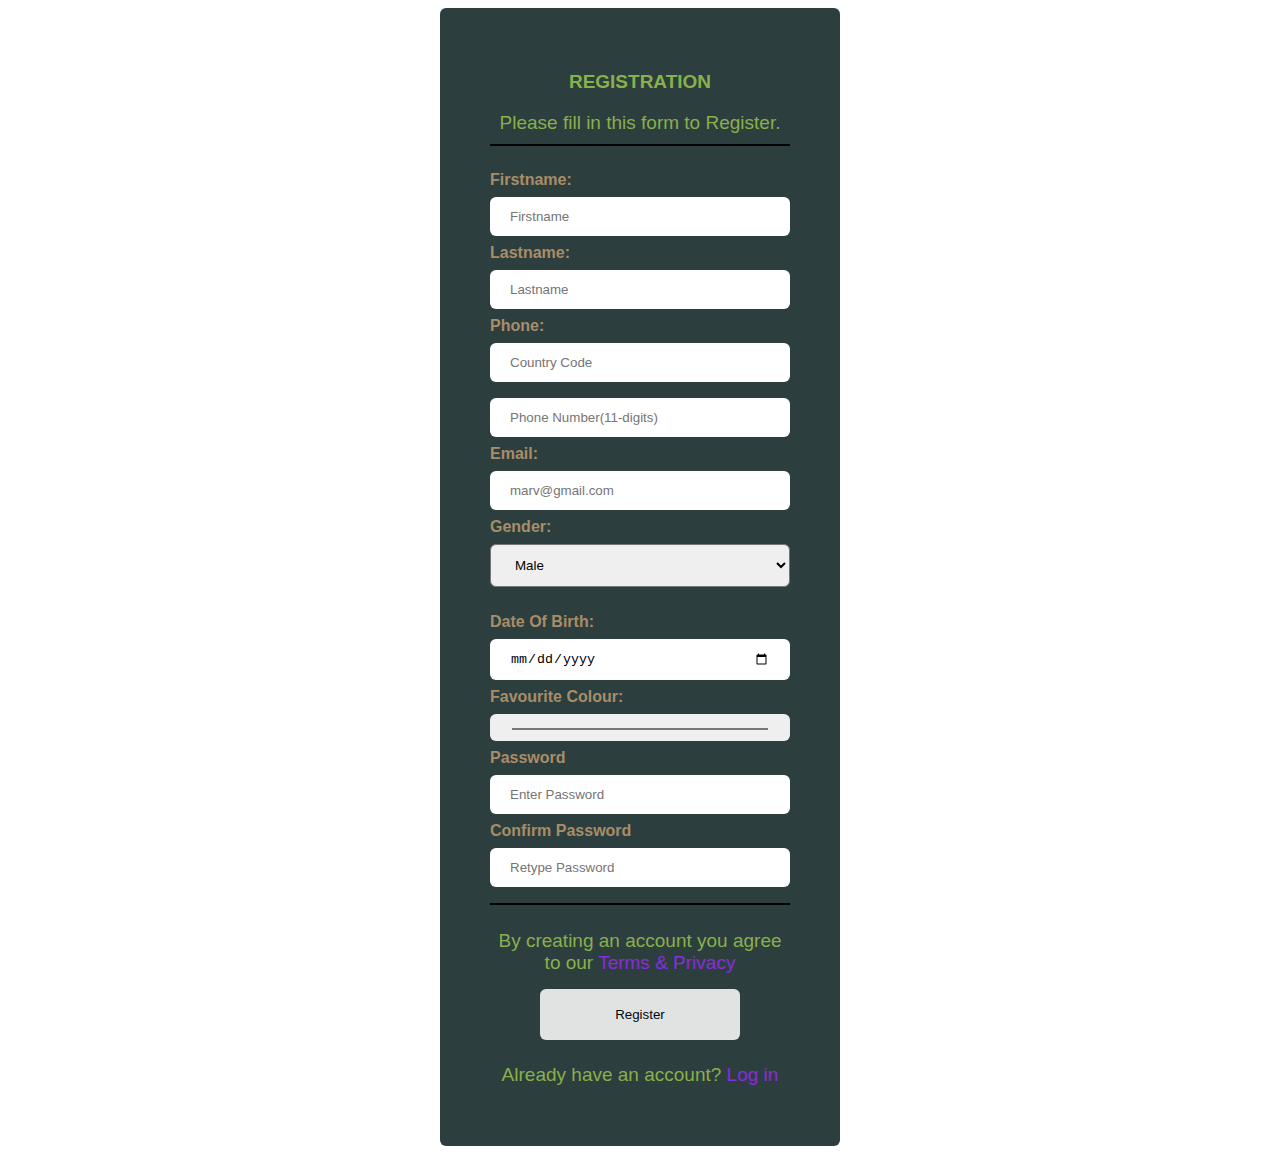
==== index.html @ c08bc115 "first commit" ====
<!DOCTYPE html>
<html>

<head>
  <meta charset="utf-8">
  <meta name="author" content="Marv Ndu">
  <meta name="keywords" content="HTML, CSS,">
  <meta http-equiv="X-UA-Compatible" content="IE=edge">
  <meta name="viewport" content="width=device-width">
  <title>Registration</title>
  <link href="style.css" rel="stylesheet" type="text/css" />
</head>

<body>
  <main>
<!--     The form body -->
    <form action="Login.html" method="post">
  <div class="form">
    <h1>REGISTRATION</h1>
    <p>Please fill in this form to Register.</p>
    <hr />
    
    <label for="fname"><b>Firstname:</b></label>
    <input
      id="fname"
      type="text"
      name="firstname"
      placeholder="Firstname"
      size="15"
      required
    />

    <label for="lname"><b>Lastname:</b></label>
    <input
      id="lname"
      type="text"
      name="lastname"
      placeholder="Lastname"
      size="15"
      required
    />
    
    <label for="phone"><b>Phone:</b></label>
    <input
      id="phone"
      type="tel"
      name="country code"
      placeholder="Country Code"
      required
    />
    <input 
      id="phone" 
      type="tel" 
      name="phone" 
      placeholder="Phone Number(11-digits)"
      pattern="[0-9]{11}"
      size="10"
      required
    />
    
    <label for="email"><b>Email:</b></label>
    <input
      id="email"
      type="email"
      name="email"
      placeholder="marv@gmail.com"
      required
    />
    
    <label for="gen"><b>Gender:</b></label>
    <select name="gen" id="gen">
      <option value="male" selected>Male</option>
      <option value="female">Female</option>
      <option value="others">Others</option>
    </select><br><br>
    
    <label for="DOB"><b>Date Of Birth:</b></label>
    <input 
      type="date" 
      id="DOB" 
      name="DOB"
      required
    />

    <label for="color"><b>Favourite Colour:</b></label>
    <input
      type="color"
      id="color"
      name="color"
      required
    />

    <label for="psw"><b>Password</b></label>
    <input type="password" placeholder="Enter Password"
      name="psw" 
      required
    />
    
    <label for="psw-repeat"><b>Confirm Password</b></label>
    <input
      type="password"
      placeholder="Retype Password"
      name="psw-repeat"
      required
    /><hr>

<!--     Other pages links/button -->
    
    <p>By creating an account you agree to our <a
      href="#">Terms & Privacy</a>
    </p>
    
       <a id="btn" href="Login.htmll">
         <input class="registerbtn" type="submit" value="Register"/>
       </a>
    
     <p>Already have an account? <a href="Login.html">
       Log in</a>
     </p>
      
  </div>
</form>

  </main>
</body>

</html>
---- style.css ----
body{
  background-image: url("https://unsplash.com/s/photos/green");
}

h1,p{
  text-align: center;
  color: #88B04B;
  font-family: "Nunito Sans", "Helvetica Neue", sans-serif;
  font-size: 19px;
  margin-bottom: 10px;
}

hr{
   border: 0.5px solid black;
  margin-bottom: 25px;
}

.form{
  border-radius: 6px;
  background-color: #2d3e3f;
  padding: 20px;
  width: 300px;
  border: 15px;
  margin-top: auto;
  margin-bottom: auto;
  margin-right: auto;
  margin-left: auto;
}

label{
  color: #a88d67;
  font-family: "Nunito Sans", "Helvetica Neue", sans-serif;
}


.form{
  padding: 50px;
/*   background-color: lightblue; */
}

input {
  width: 100%;
  padding: 12px 20px;
  margin: 8px 0;
  box-sizing: border-box;
  border: none;
  border-radius: 6px;
}

#gen{
  width: 100%;
  padding: 12px 20px;
  margin: 8px 0px;
  box-sizing: border-box;
  border-radius: 6px;
}

input[type=text]:focus, input[type=password]:focus, input[type=tel]:focus, input[type=email]:focus {
  background-color: lightblue;
  display: inline-block;
}


a{
  text-decoration: none;
  color: blueviolet;
}

#btn{
  color: white;
}

.registerbtn {
  margin: 5px 0;
  box-sizing: border-box;
  border-radius: 6px;
  cursor: pointer;
  opacity: 0.9;
  background: whitesmoke;
  width: 200px;
  padding: 18px;
  margin-left: 50px;
  margin-right: 50px
  color: black;
}

.registerbtn:hover {
  opacity:5;
}

/* MY LOGIN style */

#login{
  border-radius: 6px;
  background-color: #2d3e3f;
  padding: 50px;
  width: 300px;
  border: 5px;
  margin-top: 150px;
  margin-bottom: auto;
  margin-right: auto;
  margin-left: auto;
}

#logbtn {
 margin: 5px 0;
  box-sizing: border-box;
  border-radius: 6px;
  cursor: pointer;
  opacity: 0.9;
  background: whitesmoke;
  width: 100px;
  padding: 18px;
  margin-left: 100px;
  margin-right: 50px
  color: black;

#logbtn:hover {
  opacity:5;
}
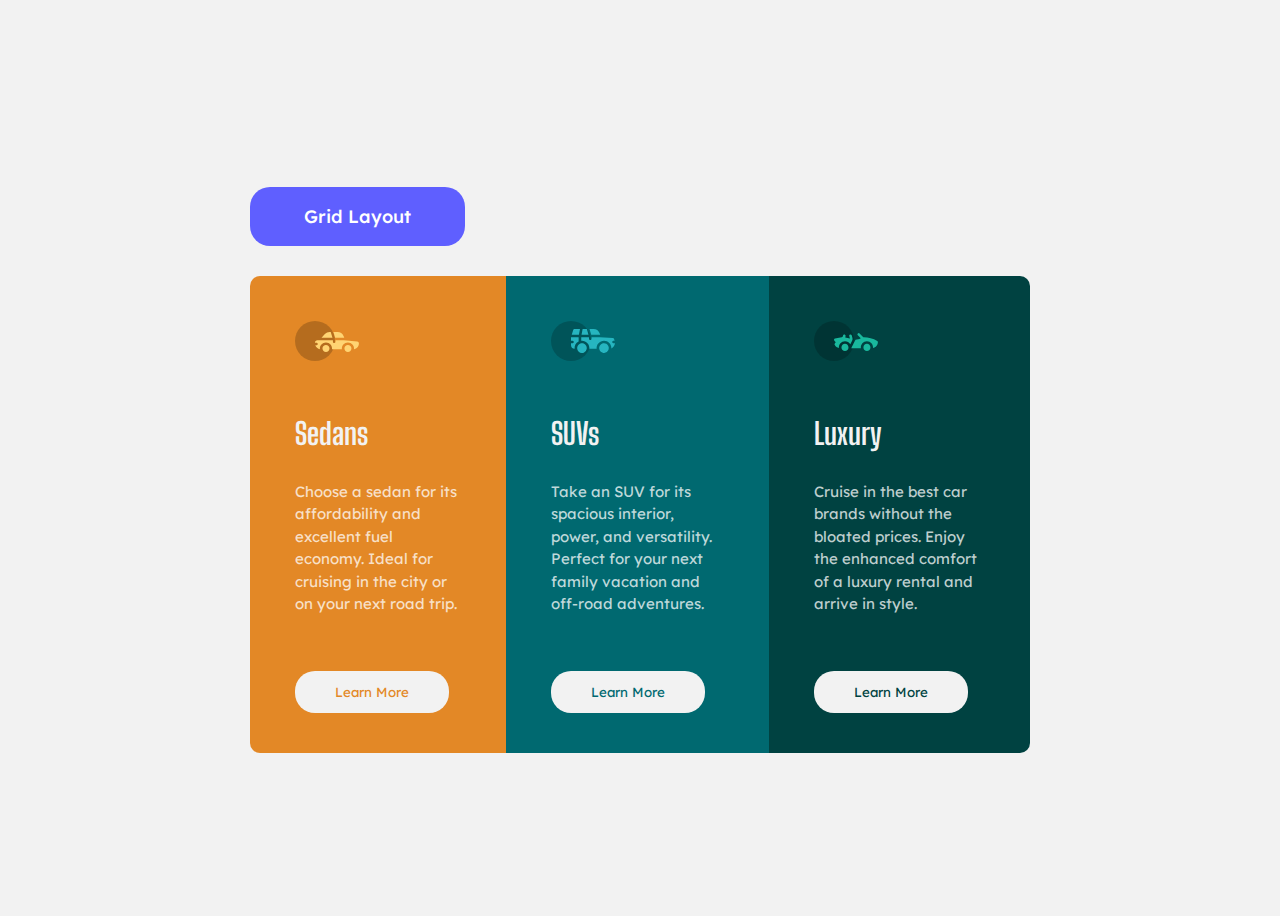
==== commit 90ac5c96: "second commit" ====
--- a/index.html
+++ b/index.html
@@ -1,127 +1,57 @@
 <!DOCTYPE html>
-<html>
+<html lang="en">
 
 <head>
-  <meta charset="utf-8">
-  <meta name="author" content="Marv Ndu">
-  <meta name="keywords" content="HTML, CSS,">
-  <meta http-equiv="X-UA-Compatible" content="IE=edge">
-  <meta name="viewport" content="width=device-width">
-  <title>Registration</title>
-  <link href="style.css" rel="stylesheet" type="text/css" />
-</head>
+  <meta charset="UTF-8">
+  <meta name="viewport" content="width=device-width, initial-scale=1.0">
 
-<body>
-  <main>
-<!--     The form body -->
-    <form action="Login.html" method="post">
-  <div class="form">
-    <h1>REGISTRATION</h1>
-    <p>Please fill in this form to Register.</p>
-    <hr />
-    
-    <label for="fname"><b>Firstname:</b></label>
-    <input
-      id="fname"
-      type="text"
-      name="firstname"
-      placeholder="Firstname"
-      size="15"
-      required
-    />
+  <link rel="icon" type="image/png" sizes="32x32" href="Copy of favicon-32x32.png">
+  <link rel="stylesheet" href="style.css">
 
-    <label for="lname"><b>Lastname:</b></label>
-    <input
-      id="lname"
-      type="text"
-      name="lastname"
-      placeholder="Lastname"
-      size="15"
-      required
-    />
-    
-    <label for="phone"><b>Phone:</b></label>
-    <input
-      id="phone"
-      type="tel"
-      name="country code"
-      placeholder="Country Code"
-      required
-    />
-    <input 
-      id="phone" 
-      type="tel" 
-      name="phone" 
-      placeholder="Phone Number(11-digits)"
-      pattern="[0-9]{11}"
-      size="10"
-      required
-    />
-    
-    <label for="email"><b>Email:</b></label>
-    <input
-      id="email"
-      type="email"
-      name="email"
-      placeholder="marv@gmail.com"
-      required
-    />
-    
-    <label for="gen"><b>Gender:</b></label>
-    <select name="gen" id="gen">
-      <option value="male" selected>Male</option>
-      <option value="female">Female</option>
-      <option value="others">Others</option>
-    </select><br><br>
-    
-    <label for="DOB"><b>Date Of Birth:</b></label>
-    <input 
-      type="date" 
-      id="DOB" 
-      name="DOB"
-      required
-    />
+  <title>3-column preview card</title>
 
-    <label for="color"><b>Favourite Colour:</b></label>
-    <input
-      type="color"
-      id="color"
-      name="color"
-      required
-    />
+</head
+  <body>
 
-    <label for="psw"><b>Password</b></label>
-    <input type="password" placeholder="Enter Password"
-      name="psw" 
-      required
-    />
-    
-    <label for="psw-repeat"><b>Confirm Password</b></label>
-    <input
-      type="password"
-      placeholder="Retype Password"
-      name="psw-repeat"
-      required
-    /><hr>
+  <div class="container">
+    <a href="Grid.html"><button class="grid-btn">Grid Layout</button></a>
+    <div class="d-flex">
+      <div class="sedans-column">
+        <img src="icon-sedans.svg" alt="icon-sedans" class="icon">
+        <h1 class="title"> Sedans</h1>
+        <p class="text">
+          Choose a sedan for its affordability and excellent fuel economy.
+          Ideal for cruising in the city
+          or on your next road trip.
+        </p>
 
-<!--     Other pages links/button -->
-    
-    <p>By creating an account you agree to our <a
-      href="#">Terms & Privacy</a>
-    </p>
-    
-       <a id="btn" href="Login.htmll">
-         <input class="registerbtn" type="submit" value="Register"/>
-       </a>
-    
-     <p>Already have an account? <a href="Login.html">
-       Log in</a>
-     </p>
-      
+        <button class="sedans-btn">Learn More</button>
+      </div>
+
+      <div class="suvs-column">
+        <img src="icon-suvs.svg" alt="icon-suvs" class="icon">
+        <h1 class="title">SUVs</h1>
+        <p class="text">
+          Take an SUV for its spacious interior, power, and versatility.
+          Perfect for your next family vacation
+          and off-road adventures.
+        </p>
+        <button class="suvs-btn">Learn More</button>
+      </div>
+
+      <div class="luxury-column">
+        <img src="icon-luxury.svg" alt="icon-luxury" class="icon">
+        <h1 class="title">Luxury</h1>
+        <p class="text">
+          Cruise in the best car brands without the bloated prices.
+          Enjoy the enhanced comfort of a luxury
+          rental and arrive in style.
+        </p>
+        <button class="luxury-btn">Learn More</button>
+      </div>
+    </div>
   </div>
-</form>
 
-  </main>
 </body>
 
-</html>
+</html>--- a/style.css
+++ b/style.css
@@ -1,120 +1,148 @@
-body{
-  background-image: url("https://unsplash.com/s/photos/green");
+@import url('https://fonts.googleapis.com/css2?family=Big+Shoulders+Display:wght@700&family=Lexend+Deca&display=swap');
+font-family: 'Lexend Deca', sans-serif;
+    margin-bottom: 0;
 }
 
-h1,p{
-  text-align: center;
-  color: #88B04B;
-  font-family: "Nunito Sans", "Helvetica Neue", sans-serif;
-  font-size: 19px;
-  margin-bottom: 10px;
+*{
+    box-sizing: border-box;
+    margin: 0;
+    padding: 0;
 }
 
-hr{
-   border: 0.5px solid black;
-  margin-bottom: 25px;
+body{
+    font-size: 15px;
+    background-color: hsl(0, 0%, 95%);
+    display: flex;
+    justify-content: center;
 }
 
-.form{
-  border-radius: 6px;
-  background-color: #2d3e3f;
-  padding: 20px;
-  width: 300px;
-  border: 15px;
-  margin-top: auto;
-  margin-bottom: auto;
-  margin-right: auto;
-  margin-left: auto;
+.title{
+    color: hsl(0, 0%, 95%);
+    font-family: 'Big Shoulders Display', cursive;
 }
 
-label{
-  color: #a88d67;
-  font-family: "Nunito Sans", "Helvetica Neue", sans-serif;
+.text{
+    color: hsla(0, 0%, 100%, 0.75);
+    font-family: 'Lexend Deca', sans-serif;
+    line-height: 1.5;
 }
 
-
-.form{
-  padding: 50px;
-/*   background-color: lightblue; */
+button{
+    background-color: hsl(0, 0%, 95%);
+    border: none;
+    font-family:'Lexend Deca', sans-serif;
 }
 
-input {
-  width: 100%;
-  padding: 12px 20px;
-  margin: 8px 0;
-  box-sizing: border-box;
-  border: none;
-  border-radius: 6px;
+.container{
+    width: 80%;
+    max-width: 350px;
 }
 
-#gen{
-  width: 100%;
-  padding: 12px 20px;
-  margin: 8px 0px;
-  box-sizing: border-box;
-  border-radius: 6px;
+.d-flex{
+    display: flex;
+    flex-direction: column;
+    margin: 2em 0;
+    /* border-radius: 10px; */
+    /* border: 1px solid green; */
 }
 
-input[type=text]:focus, input[type=password]:focus, input[type=tel]:focus, input[type=email]:focus {
-  background-color: lightblue;
-  display: inline-block;
+div{
+    /* border-radius: 10px; */
 }
 
-
-a{
-  text-decoration: none;
-  color: blueviolet;
+.sedans-column{
+    background-color: hsl(31, 77%, 52%);
+    padding:0 3em;
+    border-radius: 10px 10px 0px 0px;
 }
 
-#btn{
-  color: white;
+.suvs-column{
+    background-color: hsl(184, 100%, 22%);
+    padding:0 3em;
 }
 
-.registerbtn {
-  margin: 5px 0;
-  box-sizing: border-box;
-  border-radius: 6px;
-  cursor: pointer;
-  opacity: 0.9;
-  background: whitesmoke;
-  width: 200px;
-  padding: 18px;
-  margin-left: 50px;
-  margin-right: 50px
-  color: black;
+.luxury-column{
+    background-color: hsl(179, 100%, 13%);
+    padding:0 3em;
+    border-radius: 0px 0px 10px 10px;
 }
 
-.registerbtn:hover {
-  opacity:5;
+.icon{
+    margin-bottom: 2em;
+    margin-top: 3em;
 }
 
-/* MY LOGIN style */
-
-#login{
-  border-radius: 6px;
-  background-color: #2d3e3f;
-  padding: 50px;
-  width: 300px;
-  border: 5px;
-  margin-top: 150px;
-  margin-bottom: auto;
-  margin-right: auto;
-  margin-left: auto;
+.title{
+    margin-bottom: 1em;
 }
 
-#logbtn {
- margin: 5px 0;
-  box-sizing: border-box;
-  border-radius: 6px;
-  cursor: pointer;
-  opacity: 0.9;
-  background: whitesmoke;
-  width: 100px;
-  padding: 18px;
-  margin-left: 100px;
-  margin-right: 50px
-  color: black;
+.text{
+    width: 90%;
+}
 
-#logbtn:hover {
-  opacity:5;
+button{
+    margin-top: 3em;
+    padding: 1em 3em;
+    border-radius: 20px;
+    margin-bottom: 3em;
+    cursor: pointer;
+    transition:background-color 1s;
 }
+
+.sedans-btn{
+    color: hsl(31, 77%, 52%);
+}
+
+.suvs-btn{
+    color:hsl(184, 100%, 22%) ;
+}
+.luxury-btn{
+    color: hsl(179, 100%, 13%);
+}
+
+button:hover,
+button:focus{
+    background-color: transparent;
+    color: white;
+    border: 2px solid white;
+}
+
+.grid-btn{
+    border: none;
+    border-radius: 20px;
+    background-color: #5f5fff;
+    color: white;
+    font-size: 18px;
+    font-weight: 500;
+    margin-right: 10px;
+    cursor: pointer;
+    margin-bottom: 0;
+}
+
+@media screen and (min-width:703px) {
+    body{
+        height: 100vh;
+        align-items: center;
+    }
+
+    .d-flex{
+        flex-direction: row;
+    }
+
+    .container{
+      width: 80%;
+        max-width: 780px;
+    }
+
+    .text{
+        width: 100%;
+    }
+
+    .sedans-column{
+        border-radius: 10px 0px 0px 10px;
+    }
+
+    .luxury-column{
+        border-radius: 0px 10px 10px 0px;
+    }
+}
